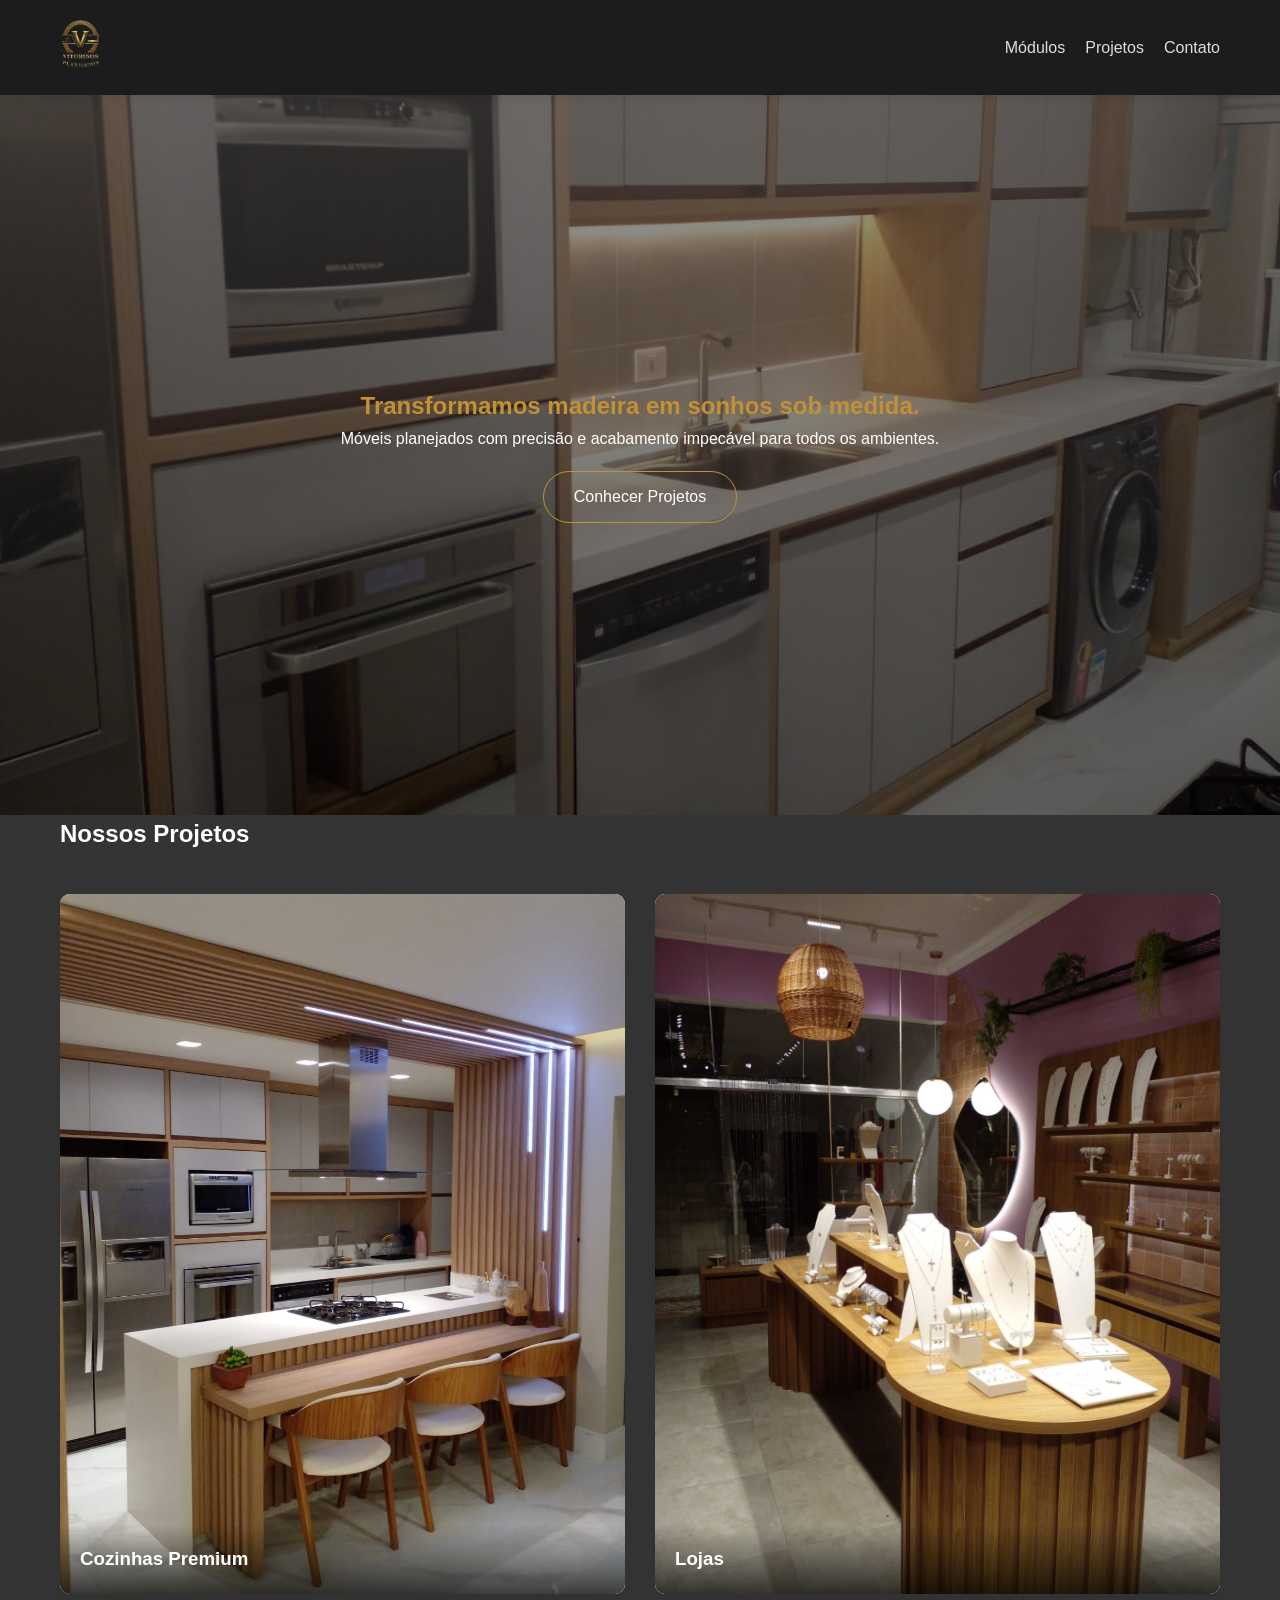
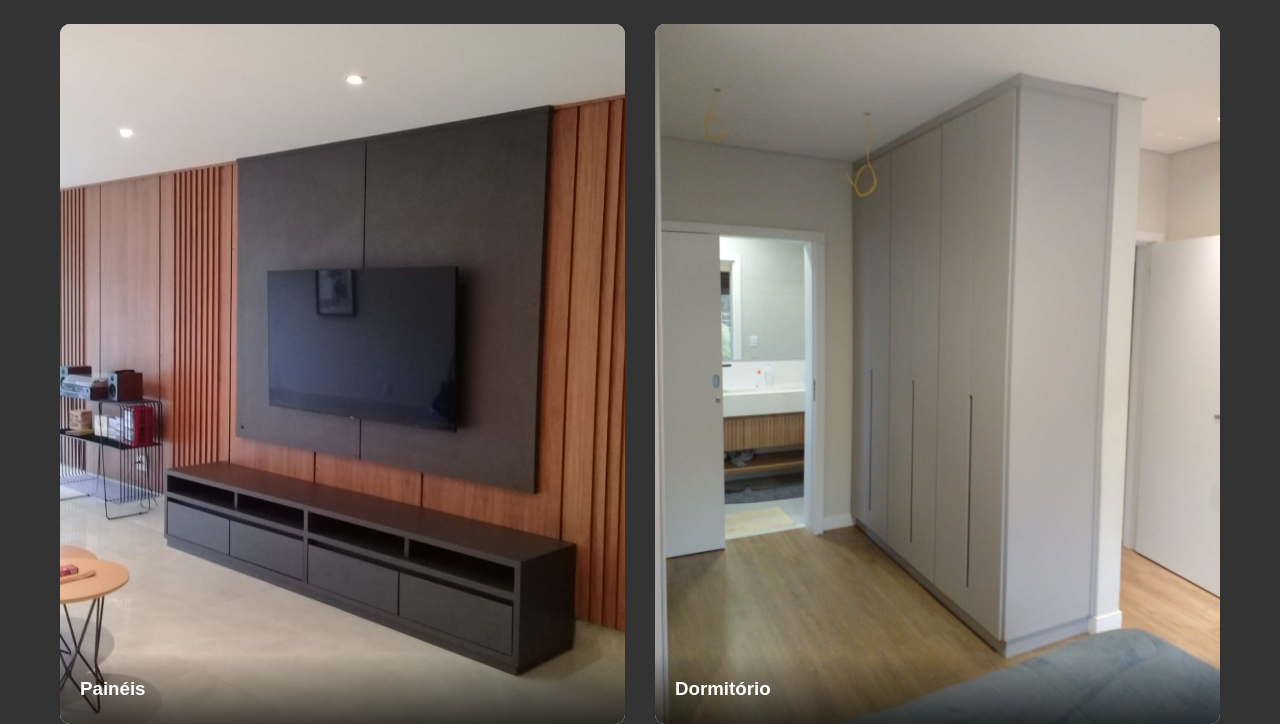
==== frontend/index.html @ eeac3568 "Inicio do projeto" ====
<!DOCTYPE html>
<html lang="pt-br">
<head>
    <meta charset="UTF-8">
    <meta name="viewport" content="width=device-width, initial-scale=1.0">
    <title>Vitorinos Planejados </title>
    <link rel="stylesheet" href="css/style.css">
    <link rel="icon" href="assets/icone.ico">
    <meta name="description" content="Móveis planejados sob medida em Itaquaquecetuba, Mogi das Cruzes, Suzano, Ferraz de Vasconcelos e todo Alto Tietê. Projetos de cozinhas, dormitórios e móveis personalizados com qualidade, precisão e excelente acabamento. Solicite seu orçamento.">
    <meta name="keywords" content="móveis planejados Itaquaquecetuba, móveis sob medida Mogi das Cruzes, móveis planejados Suzano, móveis planejados Ferraz de Vasconcelos, marcenaria Alto Tietê, móveis personalizados SP">
</head>
<body>

<header>
    <nav class="container">
        <div class="logo">
            <a href="#home">
                <img src="assets/logoVitorinos1.png" alt="Vitorinos Planejados Logo" id="logo-img">
            </a>
        </div>
        <ul class="nav-links">
            <li><a href="templates/modulos.html">Módulos</a></li>
            <li><a href="templates/projetos.html">Projetos</a></li>
            <li><a href="templates/contato.html" class="btn-orcamento">Contato</a></li>
        </ul>
    </nav>
</header>

    <main>
        <section id="home" class="hero">
            <div class="hero-content">
                <h1>Transformamos madeira em sonhos sob medida.</h1>
                <p class="texto">Móveis planejados com precisão e acabamento impecável para todos os ambientes.</p>
                <a href="templates/projetos.html" class="btn-main">Conhecer Projetos</a>
            </div>
        </section>

<section id="projetos" class="container">
    <h2 class="reveal">Nossos Projetos</h2>
    <div class="grid-portfolio"> <article class="projeto-card">
            <div class="card-info" class="projeto-card reveal"><h3>Cozinhas Premium</h3></div>
            <img src="assets/cozinha-01.jpg" alt="Cozinha Planejada MDF">
        </article>

        <article class="projeto-card">
            <div class="card-info"><h3>Lojas</h3></div>
            <img src="assets/Joias.jpg" alt="Joias">
        </article>

        <article class="projeto-card">
            <div class="card-info"><h3>Painéis</h3></div>
            <img src="assets/sala1.jpg" alt="Painéis">
        </article>

        <article class="projeto-card">
            <div class="card-info"><h3>Dormitório</h3></div>
            <img src="assets/dormitorio1.jpeg" alt="Dormitório">
        </article>

    </div> </section>
        </section>
    </main>

    <script src="js/main.js"></script>
</body>
</html>
---- frontend/css/style.css ----
:root {
    --primaria: #dbdde0;
    --detalhe: transparent;
    --fundo: #ffffff;
    --texto: #ffffff;
}

html {
  scroll-behavior: smooth;
}

* { margin: 0; padding: 0; box-sizing: border-box; }

body {
    font-family: 'Segoe UI', Tahoma, Geneva, Verdana, sans-serif;
    background-color: #343434;
    color: var(--texto);
    line-height: 1.6;
}

.container {
    max-width: 1200px;
    margin: 0 auto;
    padding: 0 20px;
}

/* Header & Nav */
header {
    background: #1c1c1c;
    padding: 20px 0;
    box-shadow: 0 2px 10px rgba(0,0,0,0.1);
    position: sticky;
    top: 0;
    z-index: 1000;
    transition: all 0.3s ease;
}

nav {
    display: flex;
    justify-content: space-between;
    align-items: center;
}

.logo img {
  width: 40px;
  height: auto;
}
.logo span { color: var(--detalhe); }

.nav-links { display: flex; list-style: none; gap: 20px; }
.nav-links a { text-decoration: none; color: var(--primaria); font-weight: 500; }

/* Hero Section */
.hero {
    height: 80vh;
    background: linear-gradient(rgba(77, 75, 75, 0.6), rgba(0,0,0,0.6)), url('../assets/hero-bg.jpg') center/cover;
    display: flex;
    align-items: center;
    justify-content: center;
    text-align: center;
    color: #c19136;
}

.texto{
    color: #fff;
}

.btn-main {
    background: transparent;
    color: #ffffff;
    padding: 12px 30px;
    text-decoration: none;
    border: 1.5px solid #c19136;
    border-radius: 50px;
    display: inline-block;
    margin-top: 20px;
}

/* Grid de Portfólio */
.grid-portfolio {
    display: grid;
    grid-template-columns: repeat(auto-fill, minmax(400px, 1fr));
    gap: 30px;
    margin-top: 40px;
}

.projeto-card {
    position: relative;
    overflow: hidden;
    border-radius: 10px;
    background: #fff;
    box-shadow: 0 4px 15px rgba(0,0,0,0.05);
    height: 700px;
}

.projeto-card img {
    width: 100%;       /* Ocupa toda a largura do card */
    height: 100%;      /* Ocupa toda a altura do card */
    object-fit: cover; /* Corta a imagem sem distorcer para caber no espaço */
    transition: transform 0.5s ease;
}
.card-info {
    position: absolute;
    bottom: 0;
    left: 0;
    width: 100%;
    padding: 20px;
    background: linear-gradient(transparent, rgba(0,0,0,0.7));
    color: white;
    z-index: 2;
}

.projeto-card:hover {
  transform: scale(1.03);
  transition: 0.3s;
}

/* Página de Módulos */
.modulos-header {
    text-align: center;
    padding: 60px 0;
}

.grid-modulos {
    display: flex;
    flex-direction: column;
    gap: 40px;
    margin-bottom: 80px;
}

.modulo-item {
    display: flex;
    align-items: center;
    gap: 50px;
    background: #fff;
    padding: 30px;
    border-radius: 15px;
    box-shadow: 0 5px 20px rgba(0,0,0,0.05);
}

.modulo-img img {
    width: 300px;
    border-radius: 8px;
}

.modulo-texto h3 {
    color: var(--primaria);
    margin-bottom: 15px;
    font-size: 1.5rem;
}

.modulo-texto ul {
    list-style: none;
}

.modulo-texto li {
    margin-bottom: 8px;
    padding-left: 20px;
    position: relative;
}

.modulo-texto li::before {
    content: "→";
    position: absolute;
    left: 0;
    color: var(--detalhe);
}

/* Responsividade para Módulos */
@media (max-width: 768px) {
    .modulo-item {
        flex-direction: column;
        text-align: center;
    }
}

.legenda {
    color: #1c1c1c;
    margin-bottom: 15px;
    font-size: 1.5rem;
}
/* Container da Loja */
.shop-section {
    padding: 60px 20px;
}

.shop-section h2 {
    text-align: center;
    margin-bottom: 40px;
    color: #c19136;
    font-size: 2rem;
}

/* Grid de Produtos - Responsivo */
.grid-produtos {
    display: grid;
    /* Aqui usamos o auto-fit para preencher a tela automaticamente */
    grid-template-columns: repeat(auto-fit, minmax(280px, 1fr));
    gap: 25px;
}

/* Card do Produto */
.produto-card {
    background: #fff;
    border-radius: 8px;
    overflow: hidden;
    transition: transform 0.3s ease;
    display: flex;
    flex-direction: column;
    position: relative;
}

.produto-card:hover {
    transform: translateY(-5px);
    box-shadow: 0 10px 20px rgba(0,0,0,0.2);
}

.produto-card img {
    width: 100%;
    height: 200px;
    object-fit: cover;
}

/* Badge de Destaque */
.badge {
    position: absolute;
    top: 10px;
    left: 10px;
    background: #c19136;
    color: white;
    padding: 5px 12px;
    font-size: 0.8rem;
    border-radius: 20px;
    z-index: 10;
}

/* Informações do Produto */
.produto-info {
    padding: 20px;
    z-index: 1; /* Fica atrás da imagem quando ela expande */
    display: flex;
    flex-direction: column;
    justify-content: space-between;
    flex-grow: 1;
}

.produto-info h3 {
    margin-bottom: 10px;
    font-size: 1.2rem;
}

.produto-info p {
    font-size: 0.9rem;
    color: #666;
    margin-bottom: 15px;
}

.preco {
    font-size: 1.4rem;
    font-weight: bold;
    color: #1c1c1c;
    margin-top: auto; /* Joga o preço para o fim do card */
    margin-bottom: 15px;
}

/* Botão de Compra */
.btn-comprar {
    display: block;
    text-align: center;
    background: #1c1c1c;
    color: #fff;
    text-decoration: none;
    padding: 10px;
    border-radius: 5px;
    border: 1px solid #c19136;
    transition: background 0.3s;
}

.btn-comprar:hover {
    background: #c19136;
}
/* =========================================
   6. PÁGINA DE CONTATO (ESTILO CARDS)
   ========================================= */
.contato-section {
    padding: 80px 20px;
    text-align: center;
}

.contato-header {
    margin-bottom: 50px;
}

.contato-header h2 {
    font-size: 2.5rem;
    color: var(--detalhe);
    margin-bottom: 10px;
}

.contato-grid {
    display: grid;
    grid-template-columns: repeat(auto-fit, minmax(300px, 1fr));
    gap: 30px;
}

.contato-card {
    background: #1c1c1c;
    padding: 40px;
    border-radius: 15px;
    border: 1px solid #444;
    transition: transform 0.3s, border-color 0.3s;
    display: flex;
    flex-direction: column;
    align-items: center;
    gap: 15px;
}

.contato-card:hover {
    transform: translateY(-10px);
    border-color: var(--detalhe);
}

/* Destaque para o Card do WhatsApp */
.contato-card.destaque {
    border: 2px solid var(--detalhe);
    background: linear-gradient(145deg, #1c1c1c, #252525);
}

.card-icon {
    font-size: 3rem;
    margin-bottom: 10px;
}

.contato-card h3 {
    color: var(--detalhe);
    font-size: 1.5rem;
}

.contato-card p {
    color: #ccc;
    font-size: 1rem;
    min-height: 50px;
}

.status {
    font-size: 0.8rem;
    color: #4caf50; /* Verde para 'Online' */
    font-weight: bold;
    text-transform: uppercase;
    letter-spacing: 1px;
}

/* Botões e Links */
.btn-whatsapp {
    background: #25d366; /* Cor oficial do WhatsApp */
    color: #fff;
    text-decoration: none;
    padding: 15px 30px;
    border-radius: 50px;
    font-weight: bold;
    width: 100%;
    transition: 0.3s;
}

.btn-whatsapp:hover {
    background: #128c7e;
    box-shadow: 0 5px 15px rgba(37, 211, 102, 0.3);
}

.link-simples {
    color: var(--detalhe);
    text-decoration: none;
    font-weight: 500;
    border-bottom: 1px dashed var(--detalhe);
    padding-bottom: 2px;
}

.link-simples:hover {
    color: #fff;
    border-bottom-color: #fff;
}

.reveal {
  opacity: 0;
  transform: translateY(40px);
  transition: all 0.6s ease;
}

.reveal.active {
  opacity: 1;
  transform: translateY(0);
}
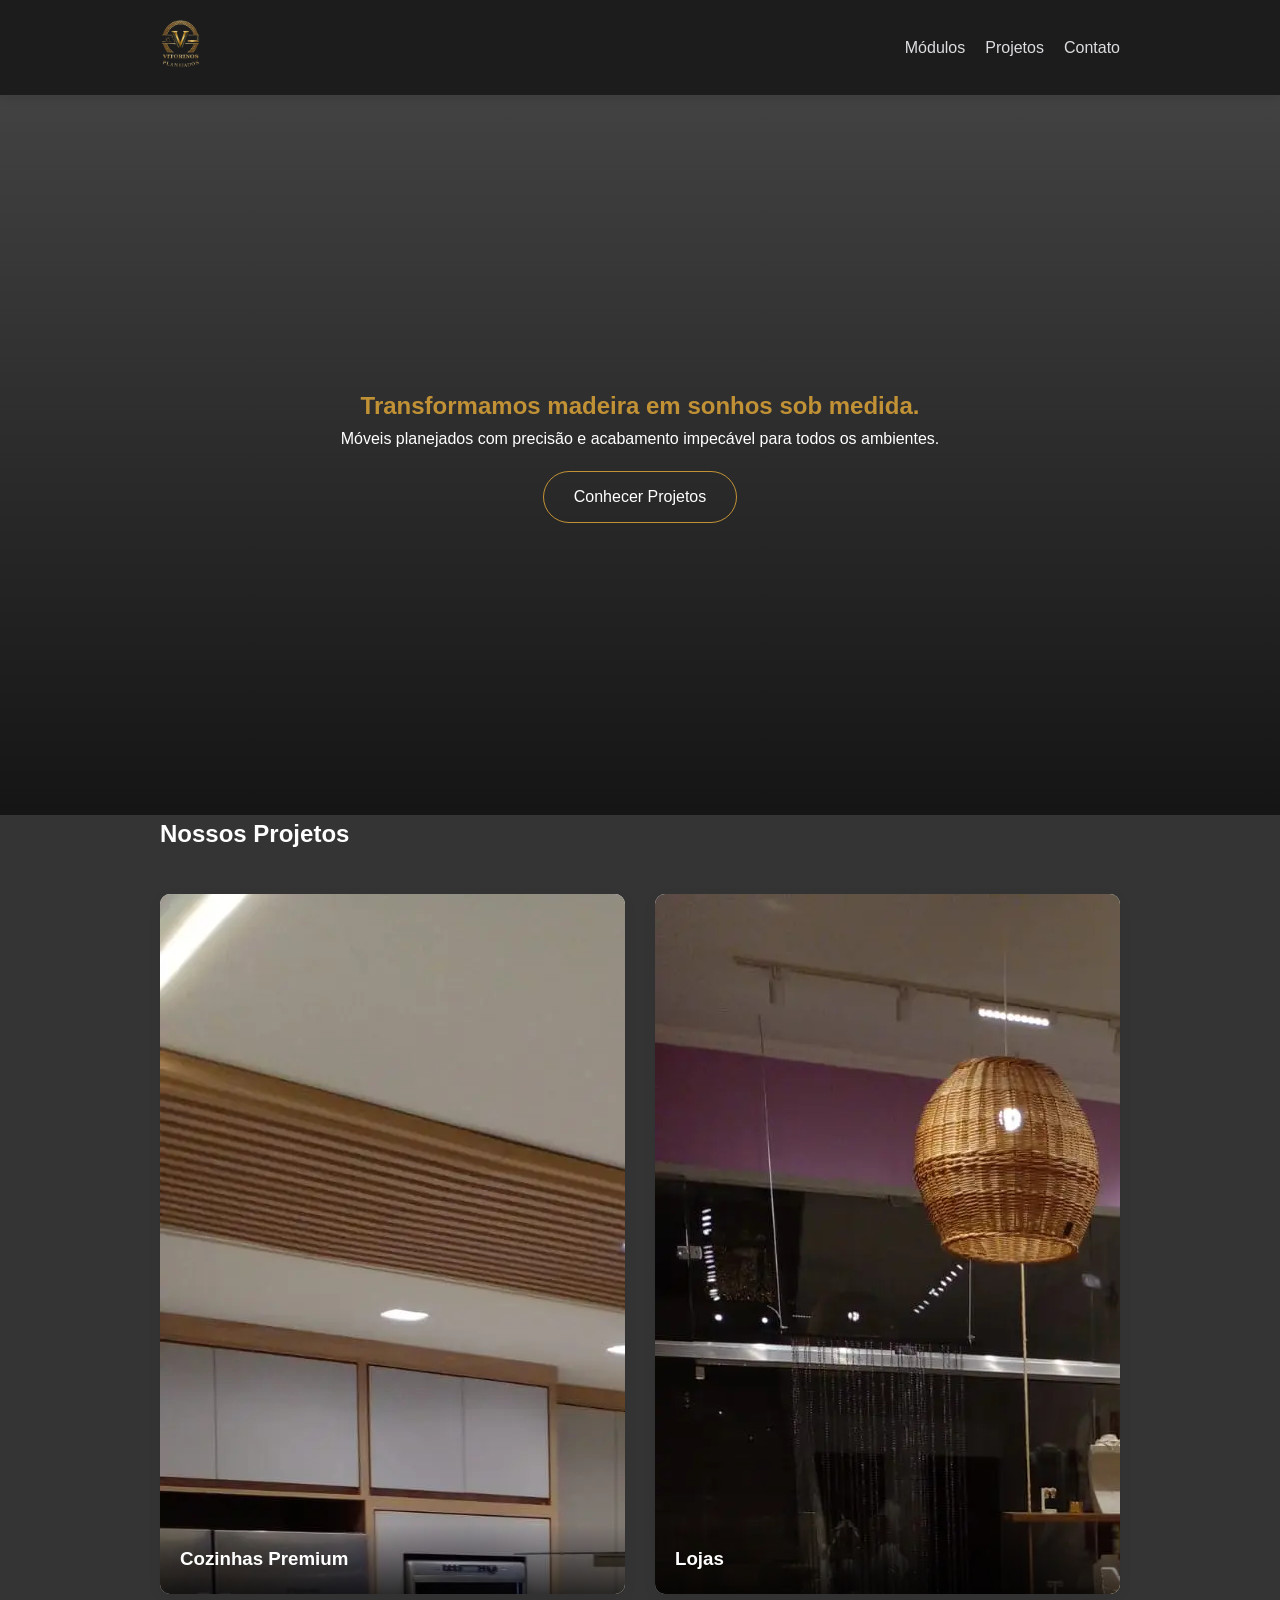
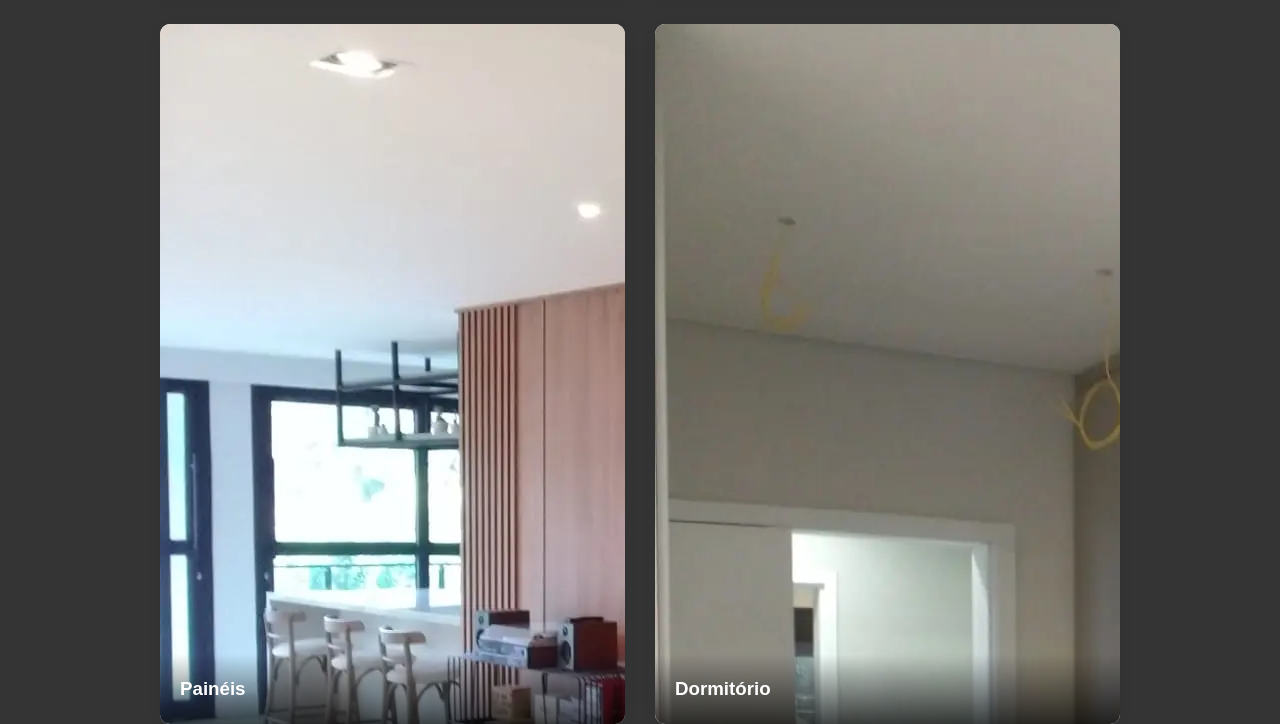
==== commit f70156e7: "Alteração das img para .webp e correção das img na aba módulos" ====
--- a/frontend/index.html
+++ b/frontend/index.html
@@ -39,22 +39,22 @@
     <h2 class="reveal">Nossos Projetos</h2>
     <div class="grid-portfolio"> <article class="projeto-card">
             <div class="card-info" class="projeto-card reveal"><h3>Cozinhas Premium</h3></div>
-            <img src="assets/cozinha-01.jpg" alt="Cozinha Planejada MDF">
+            <img src="assets/cozinha-01.webp" alt="Cozinha Planejada MDF">
         </article>
 
         <article class="projeto-card">
             <div class="card-info"><h3>Lojas</h3></div>
-            <img src="assets/Joias.jpg" alt="Joias">
+            <img src="assets/Joias.webp" alt="Joias">
         </article>
 
         <article class="projeto-card">
             <div class="card-info"><h3>Painéis</h3></div>
-            <img src="assets/sala1.jpg" alt="Painéis">
+            <img src="assets/sala1.webp" alt="Painéis">
         </article>
 
         <article class="projeto-card">
             <div class="card-info"><h3>Dormitório</h3></div>
-            <img src="assets/dormitorio1.jpeg" alt="Dormitório">
+            <img src="assets/dormitorio1.webp" alt="Dormitório">
         </article>
 
     </div> </section>
--- a/frontend/css/style.css
+++ b/frontend/css/style.css
@@ -19,7 +19,7 @@
 }
 
 .container {
-    max-width: 1200px;
+    max-width: 1000px;
     margin: 0 auto;
     padding: 0 20px;
 }
@@ -93,12 +93,6 @@
     height: 700px;
 }
 
-.projeto-card img {
-    width: 100%;       /* Ocupa toda a largura do card */
-    height: 100%;      /* Ocupa toda a altura do card */
-    object-fit: cover; /* Corta a imagem sem distorcer para caber no espaço */
-    transition: transform 0.5s ease;
-}
 .card-info {
     position: absolute;
     bottom: 0;
@@ -202,12 +196,13 @@
 /* Card do Produto */
 .produto-card {
     background: #fff;
-    border-radius: 8px;
+    border-radius: 10px;
     overflow: hidden;
     transition: transform 0.3s ease;
     display: flex;
     flex-direction: column;
     position: relative;
+    height: auto;
 }
 
 .produto-card:hover {
@@ -216,9 +211,14 @@
 }
 
 .produto-card img {
-    width: 100%;
-    height: 200px;
-    object-fit: cover;
+  width: 100%;
+  height:auto;
+  object-fit: cover;
+  object-position: top center;
+}
+.img-ajustada {
+    object-fit: contain;
+    background: #f5f5f5;
 }
 
 /* Badge de Destaque */
@@ -247,11 +247,12 @@
 .produto-info h3 {
     margin-bottom: 10px;
     font-size: 1.2rem;
+    color: #0a0a0a;
 }
 
 .produto-info p {
     font-size: 0.9rem;
-    color: #666;
+    color: #0a0a0a;
     margin-bottom: 15px;
 }
 
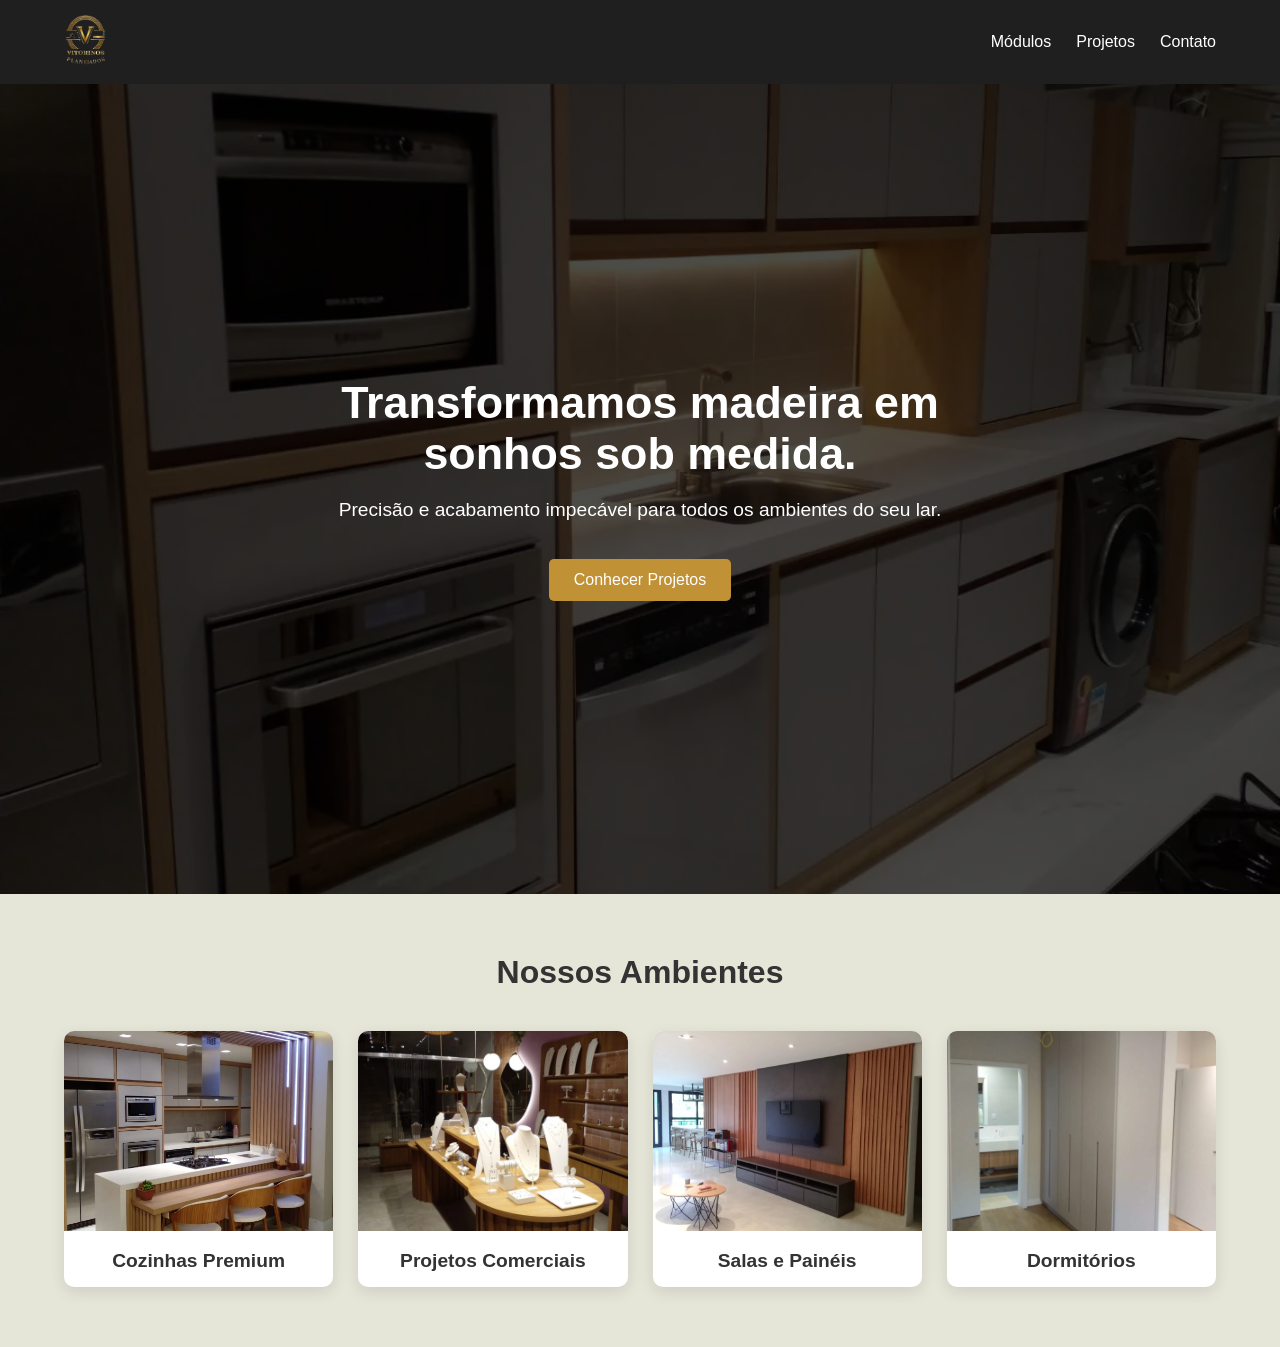
==== commit 6759c9ec: "Adição de legentas, preços e correções no CSS" ====
--- a/frontend/index.html
+++ b/frontend/index.html
@@ -3,64 +3,71 @@
 <head>
     <meta charset="UTF-8">
     <meta name="viewport" content="width=device-width, initial-scale=1.0">
-    <title>Vitorinos Planejados </title>
-    <link rel="stylesheet" href="css/style.css">
+    <title>Vitorinos Planejados | Móveis Sob Medida</title>
+    <link rel="stylesheet" href="css/index.css">
     <link rel="icon" href="assets/icone.ico">
-    <meta name="description" content="Móveis planejados sob medida em Itaquaquecetuba, Mogi das Cruzes, Suzano, Ferraz de Vasconcelos e todo Alto Tietê. Projetos de cozinhas, dormitórios e móveis personalizados com qualidade, precisão e excelente acabamento. Solicite seu orçamento.">
-    <meta name="keywords" content="móveis planejados Itaquaquecetuba, móveis sob medida Mogi das Cruzes, móveis planejados Suzano, móveis planejados Ferraz de Vasconcelos, marcenaria Alto Tietê, móveis personalizados SP">
 </head>
 <body>
 
 <header>
     <nav class="container">
         <div class="logo">
-            <a href="#home">
-                <img src="assets/logoVitorinos1.png" alt="Vitorinos Planejados Logo" id="logo-img">
+            <a href="index.html">
+                <img src="assets/logoVitorinos1.png" alt="Vitorinos Planejados">
             </a>
         </div>
         <ul class="nav-links">
             <li><a href="templates/modulos.html">Módulos</a></li>
             <li><a href="templates/projetos.html">Projetos</a></li>
-            <li><a href="templates/contato.html" class="btn-orcamento">Contato</a></li>
+            <li><a href="templates/contato.html">Contato</a></li>
         </ul>
     </nav>
 </header>
 
-    <main>
-        <section id="home" class="hero">
-            <div class="hero-content">
-                <h1>Transformamos madeira em sonhos sob medida.</h1>
-                <p class="texto">Móveis planejados com precisão e acabamento impecável para todos os ambientes.</p>
-                <a href="templates/projetos.html" class="btn-main">Conhecer Projetos</a>
-            </div>
-        </section>
+<main>
+    <section id="home" class="hero">
+        <div class="hero-content container">
+            <h1 class="reveal active">Transformamos madeira em sonhos sob medida.</h1>
+            <p class="texto reveal active" >Precisão e acabamento impecável para todos os ambientes do seu lar.</p><br>
+            <a href="templates/projetos.html" class="btn-main reveal active">Conhecer Projetos</a>
+        </div>
+    </section>
 
-<section id="projetos" class="container">
-    <h2 class="reveal">Nossos Projetos</h2>
-    <div class="grid-portfolio"> <article class="projeto-card">
-            <div class="card-info" class="projeto-card reveal"><h3>Cozinhas Premium</h3></div>
-            <img src="assets/cozinha-01.webp" alt="Cozinha Planejada MDF">
-        </article>
+    <section id="projetos" class="container">
+        <h2 class="reveal">Nossos Ambientes</h2>
+        
+        <div class="grid-portfolio-index"> 
+            <article class="projeto-card-index reveal">
+                <img src="assets/cozinha-01.webp" alt="Cozinhas Premium">
+                <div class="card-info-index">
+                    <h3>Cozinhas Premium</h3>
+                </div>           
+            </article>
 
-        <article class="projeto-card">
-            <div class="card-info"><h3>Lojas</h3></div>
-            <img src="assets/Joias.webp" alt="Joias">
-        </article>
+            <article class="projeto-card-index reveal">
+                <img src="assets/Joias.webp" alt="Lojas e Comerciais">
+                <div class="card-info-index">
+                    <h3>Projetos Comerciais</h3>
+                </div>                       
+            </article>
 
-        <article class="projeto-card">
-            <div class="card-info"><h3>Painéis</h3></div>
-            <img src="assets/sala1.webp" alt="Painéis">
-        </article>
+            <article class="projeto-card-index reveal">
+                <img src="assets/sala1.webp" alt="Painéis e Home Theater">
+                <div class="card-info-index">
+                    <h3>Salas e Painéis</h3>
+                </div>
+            </article>
 
-        <article class="projeto-card">
-            <div class="card-info"><h3>Dormitório</h3></div>
-            <img src="assets/dormitorio1.webp" alt="Dormitório">
-        </article>
+            <article class="projeto-card-index reveal">
+                <img src="assets/dormitorio1.webp" alt="Dormitórios Planejados">
+                <div class="card-info-index">
+                    <h3>Dormitórios</h3>
+                </div>
+            </article>
+        </div> 
+    </section>    
+</main>
 
-    </div> </section>
-        </section>
-    </main>
-
-    <script src="js/main.js"></script>
+<script src="js/main.js"></script>
 </body>
 </html>
--- a/frontend/css/index.css
+++ b/frontend/css/index.css
@@ -0,0 +1,178 @@
+:root {
+    --cor-primaria: #1f1f1f;
+    --cor-secundaria: #c19136;
+    --cor-fundo: #e5e6d8;
+    --cor-texto: #333;
+    --branco: #ffffff;
+}
+
+/* RESET */
+* {
+    margin: 0;
+    padding: 0;
+    box-sizing: border-box;
+}
+
+body {
+    font-family: 'Segoe UI', sans-serif;
+    background-color: var(--cor-fundo);
+    color: var(--cor-texto);
+}
+
+/* CONTAINER */
+.container {
+    width: 90%;
+    max-width: 1200px;
+    margin: auto;
+}
+
+/* HEADER */
+header {
+    background: var(--cor-primaria);
+    padding: 15px 0;
+}
+
+nav {
+    display: flex;
+    justify-content: space-between;
+    align-items: center;
+}
+
+.logo img {
+    height: 50px;
+}
+
+.nav-links {
+    list-style: none;
+    display: flex;
+    gap: 25px;
+}
+
+.nav-links a {
+    text-decoration: none;
+    color: var(--branco);
+    font-weight: 500;
+    transition: 0.3s;
+}
+
+.nav-links a:hover {
+    color: var(--cor-secundaria);
+}
+
+/* HERO */
+.hero {
+    height: 90vh;
+
+    display: flex;
+    justify-content: center;
+    align-items: center;
+
+    text-align: center;
+
+    background: linear-gradient(rgba(0,0,0,0.7), rgba(0,0,0,0.7)),
+                url('../assets/hero-bg.webp') center/cover no-repeat;
+
+    color: #fff;
+}
+
+.hero-content {
+    display: flex;
+    flex-direction: column;
+    align-items: center; 
+    max-width: 700px;
+}
+
+.hero h1 {
+    font-size: 2.8rem;
+    margin-bottom: 20px;
+}
+
+.hero p {
+    font-size: 1.2rem;
+    margin-bottom: 20px;
+}
+
+/* BOTÃO */
+.btn-main {
+    display: inline-block;
+    background: var(--cor-secundaria);
+    color: var(--branco);
+    padding: 12px 25px;
+    text-decoration: none;
+    border-radius: 5px;
+    transition: 0.3s;
+}
+
+.btn-main:hover {
+    background: #a88d56;
+}
+
+/* SEÇÃO PROJETOS */
+#projetos {
+    padding: 60px 0;
+    text-align: center;
+}
+
+#projetos h2 {
+    font-size: 2rem;
+    margin-bottom: 40px;
+}
+
+/* GRID */
+.grid-portfolio-index {
+    display: grid;
+    grid-template-columns: repeat(auto-fit, minmax(250px, 1fr));
+    gap: 25px;
+}
+
+/* CARDS */
+.projeto-card-index {
+    background: var(--branco);
+    border-radius: 10px;
+    overflow: hidden;
+    box-shadow: 0 5px 15px rgba(0,0,0,0.1);
+    transition: 0.3s;
+    
+}
+
+.projeto-card-index img {
+    width: 100%;
+    height: 200px;
+    object-fit: cover;
+}
+
+.card-info-index {
+    padding: 15px;
+}
+
+.card-info-index h3 {
+    font-size: 1.2rem;
+}
+
+/* HOVER */
+.projeto-card-index:hover {
+    transform: translateY(-5px);
+}
+
+/* ANIMAÇÃO REVEAL */
+.reveal {
+    opacity: 0;
+    transform: translateY(40px);
+    transition: 0.6s ease;
+}
+
+.reveal.active {
+    opacity: 1;
+    transform: translateY(0);
+}
+
+/* RESPONSIVO */
+@media (max-width: 768px) {
+    .hero h1 {
+        font-size: 2rem;
+    }
+
+    .nav-links {
+        display: none; /* depois você pode transformar em menu hamburguer */
+    }
+}
